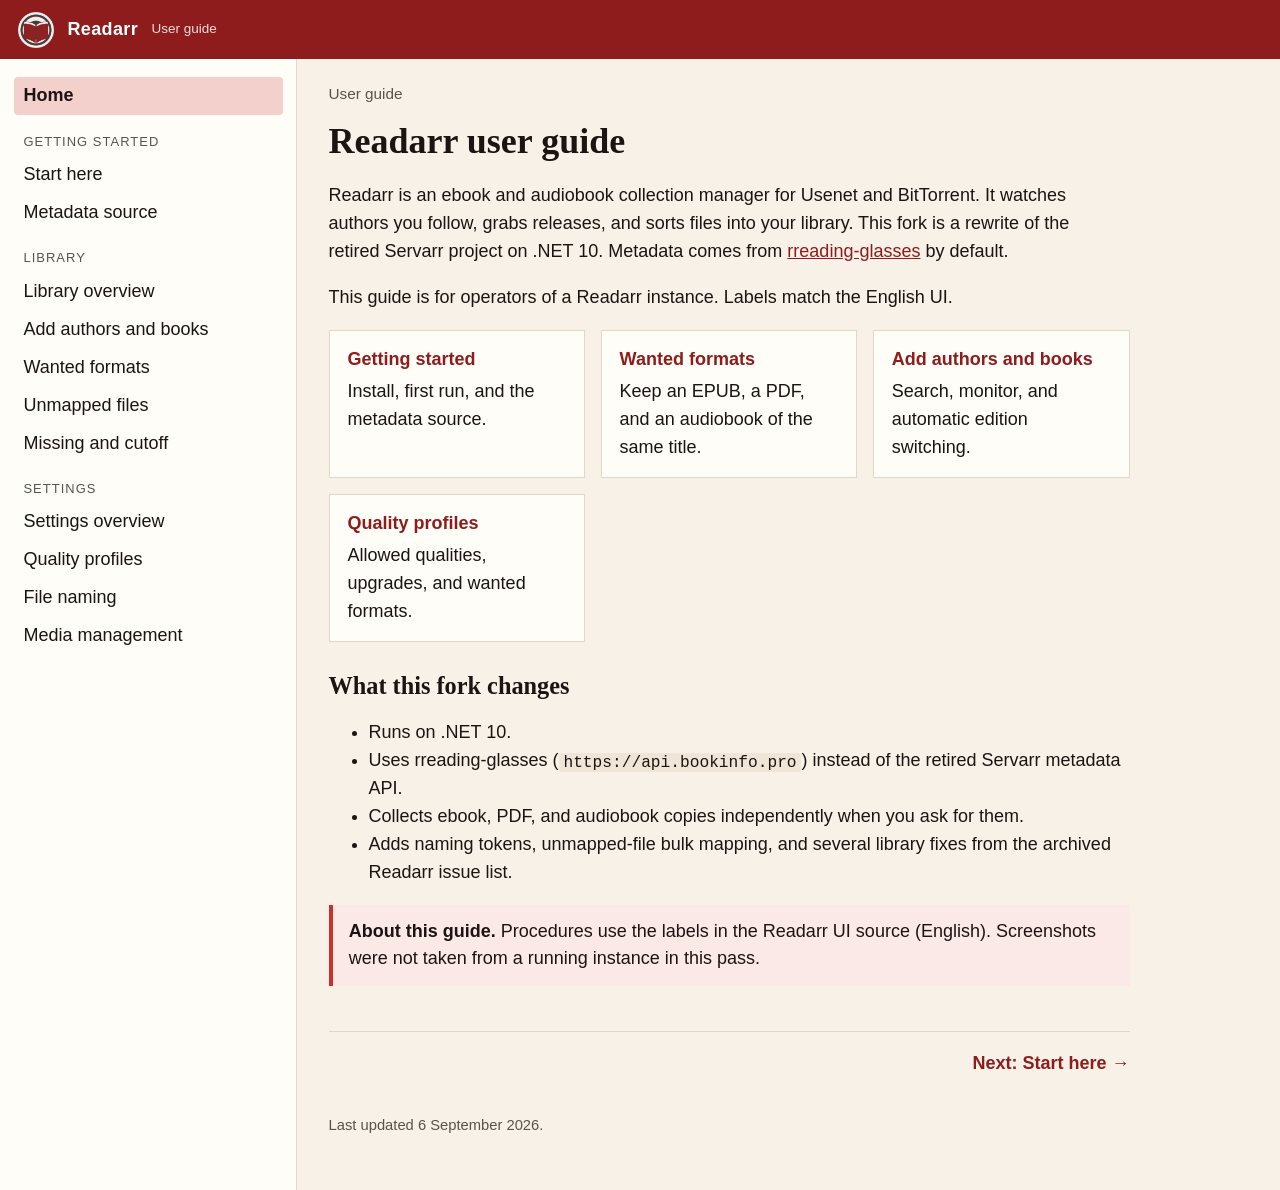
==== docs/user-guide/index.html @ 350c29c3 "Add an HTML user guide and document wanted formats. Introduce docs/user-guide as a static HTML tree " ====
<!DOCTYPE html>
<html lang="en">
<head>
  <meta charset="utf-8">
  <meta name="viewport" content="width=device-width, initial-scale=1">
  <title>Readarr user guide</title>
  <link rel="stylesheet" href="styles.css">
</head>
<body data-page="index.html">
  <a class="skip" href="#content">Skip to content</a>
  <header class="app-header">
    <img src="assets/readarr-mark.png" alt="">
    <a href="index.html">Readarr</a>
    <span class="tag">User guide</span>
    <button class="nav-toggle" id="nav-toggle" type="button">Menu</button>
  </header>
  <div class="layout">
    <nav class="sidebar" id="guide-nav" aria-label="Guide"></nav>
    <main id="content">
      <p class="breadcrumb">User guide</p>
      <h1>Readarr user guide</h1>
      <p>Readarr is an ebook and audiobook collection manager for Usenet and BitTorrent. It watches authors you follow, grabs releases, and sorts files into your library. This fork is a rewrite of the retired Servarr project on .NET 10. Metadata comes from <a href="https://github.com/blampe/rreading-glasses">rreading-glasses</a> by default.</p>
      <p>This guide is for operators of a Readarr instance. Labels match the English UI.</p>

      <div class="card-grid">
        <a class="card" href="getting-started/index.html">
          <strong>Getting started</strong>
          Install, first run, and the metadata source.
        </a>
        <a class="card" href="library/wanted-formats.html">
          <strong>Wanted formats</strong>
          Keep an EPUB, a PDF, and an audiobook of the same title.
        </a>
        <a class="card" href="library/add-authors-and-books.html">
          <strong>Add authors and books</strong>
          Search, monitor, and automatic edition switching.
        </a>
        <a class="card" href="settings/quality-profiles.html">
          <strong>Quality profiles</strong>
          Allowed qualities, upgrades, and wanted formats.
        </a>
      </div>

      <h2>What this fork changes</h2>
      <ul>
        <li>Runs on .NET 10.</li>
        <li>Uses rreading-glasses (<code>https://api.bookinfo.pro</code>) instead of the retired Servarr metadata API.</li>
        <li>Collects ebook, PDF, and audiobook copies independently when you ask for them.</li>
        <li>Adds naming tokens, unmapped-file bulk mapping, and several library fixes from the archived Readarr issue list.</li>
      </ul>

      <div class="note">
        <strong>About this guide.</strong> Procedures use the labels in the Readarr UI source (English). Screenshots were not taken from a running instance in this pass.
      </div>

      <div class="pager">
        <span></span>
        <a href="getting-started/index.html">Next: Start here →</a>
      </div>
      <footer class="page-foot">Last updated 6 September 2026.</footer>
    </main>
  </div>
  <script src="nav.js"></script>
</body>
</html>
---- docs/user-guide/styles.css ----
:root {
  --red: #ca302d;
  --red-dark: #8f1c1c;
  --ink: #1c1412;
  --muted: #5c524c;
  --paper: #f7f1e8;
  --card: #fffdf8;
  --line: #e2d6c6;
  --focus: #5d9cec;
  --sidebar: 16.5rem;
}

* { box-sizing: border-box; }

html {
  font-size: 18px;
  scroll-behavior: smooth;
}

body {
  margin: 0;
  color: var(--ink);
  background: var(--paper);
  font-family: "Source Sans 3", "Segoe UI", sans-serif;
  line-height: 1.55;
}

.skip {
  position: absolute;
  left: -999px;
  top: 0;
  background: var(--red);
  color: #fff;
  padding: 0.5rem 1rem;
  z-index: 20;
}

.skip:focus { left: 0.5rem; top: 0.5rem; }

header.app-header {
  background: var(--red-dark);
  color: #fff;
  display: flex;
  align-items: center;
  gap: 0.75rem;
  padding: 0.65rem 1rem;
  position: sticky;
  top: 0;
  z-index: 10;
}

header.app-header img {
  width: 2rem;
  height: 2rem;
}

header.app-header a {
  color: #fff;
  text-decoration: none;
  font-weight: 700;
  letter-spacing: 0.02em;
}

header.app-header .tag {
  font-size: 0.75rem;
  opacity: 0.85;
  font-weight: 400;
}

.nav-toggle {
  display: none;
  margin-left: auto;
  background: transparent;
  color: #fff;
  border: 1px solid rgba(255,255,255,0.4);
  padding: 0.35rem 0.6rem;
  font: inherit;
}

.layout {
  display: grid;
  grid-template-columns: var(--sidebar) 1fr;
  min-height: calc(100vh - 3.2rem);
}

nav.sidebar {
  border-right: 1px solid var(--line);
  background: var(--card);
  padding: 1rem 0.75rem 2rem;
}

nav.sidebar a {
  display: block;
  color: var(--ink);
  text-decoration: none;
  padding: 0.28rem 0.55rem;
  border-radius: 4px;
}

nav.sidebar a:hover,
nav.sidebar a:focus {
  background: #f0e4d4;
  outline: 2px solid var(--focus);
  outline-offset: 1px;
}

nav.sidebar a[aria-current="page"] {
  background: #f3d0cc;
  font-weight: 700;
}

nav.sidebar .section {
  font-size: 0.72rem;
  text-transform: uppercase;
  letter-spacing: 0.08em;
  color: var(--muted);
  margin: 0.9rem 0.55rem 0.25rem;
}

main {
  padding: 1.25rem 1.75rem 3rem;
  max-width: 48rem;
}

.breadcrumb {
  font-size: 0.85rem;
  color: var(--muted);
  margin: 0 0 0.75rem;
}

.breadcrumb a { color: var(--red-dark); }

h1, h2, h3 {
  font-family: "Iowan Old Style", "Palatino Linotype", Palatino, serif;
  line-height: 1.25;
}

h1 { font-size: 2rem; margin: 0 0 0.6rem; }
h2 { font-size: 1.35rem; margin: 1.6rem 0 0.5rem; }
h3 { font-size: 1.1rem; margin: 1.2rem 0 0.4rem; }

p, li { max-width: 42rem; }

a { color: var(--red-dark); }

.note, .warn {
  border-left: 4px solid var(--red);
  background: #fbe9e8;
  padding: 0.7rem 0.9rem;
  margin: 1rem 0;
}

.warn { border-color: #ffa500; background: #fff4df; }

code, kbd {
  font-family: ui-monospace, "Cascadia Mono", Consolas, monospace;
  font-size: 0.9em;
  background: #efe6d8;
  padding: 0.05em 0.3em;
  border-radius: 3px;
}

pre {
  background: #2b2422;
  color: #f7f1e8;
  padding: 0.9rem 1rem;
  overflow: auto;
  border-radius: 6px;
}

pre code { background: transparent; color: inherit; padding: 0; }

table {
  border-collapse: collapse;
  width: 100%;
  margin: 1rem 0;
  background: var(--card);
}

th, td {
  border: 1px solid var(--line);
  padding: 0.45rem 0.6rem;
  text-align: left;
  vertical-align: top;
}

th { background: #efe4d4; }

ol.steps { padding-left: 1.3rem; }
ol.steps li { margin: 0.45rem 0; }

.pager {
  display: flex;
  justify-content: space-between;
  gap: 1rem;
  margin-top: 2.5rem;
  padding-top: 1rem;
  border-top: 1px solid var(--line);
}

.pager a { text-decoration: none; font-weight: 600; }

footer.page-foot {
  margin-top: 2rem;
  font-size: 0.82rem;
  color: var(--muted);
}

.card-grid {
  display: grid;
  grid-template-columns: repeat(auto-fit, minmax(14rem, 1fr));
  gap: 0.85rem;
  margin: 1rem 0;
}

.card {
  background: var(--card);
  border: 1px solid var(--line);
  padding: 0.85rem 1rem;
  text-decoration: none;
  color: inherit;
  display: block;
}

.card:hover, .card:focus {
  border-color: var(--red);
  outline: 2px solid var(--focus);
}

.card strong { display: block; color: var(--red-dark); margin-bottom: 0.25rem; }

@media (max-width: 800px) {
  .layout { grid-template-columns: 1fr; }
  nav.sidebar { display: none; }
  nav.sidebar.open { display: block; }
  .nav-toggle { display: inline-block; }
}
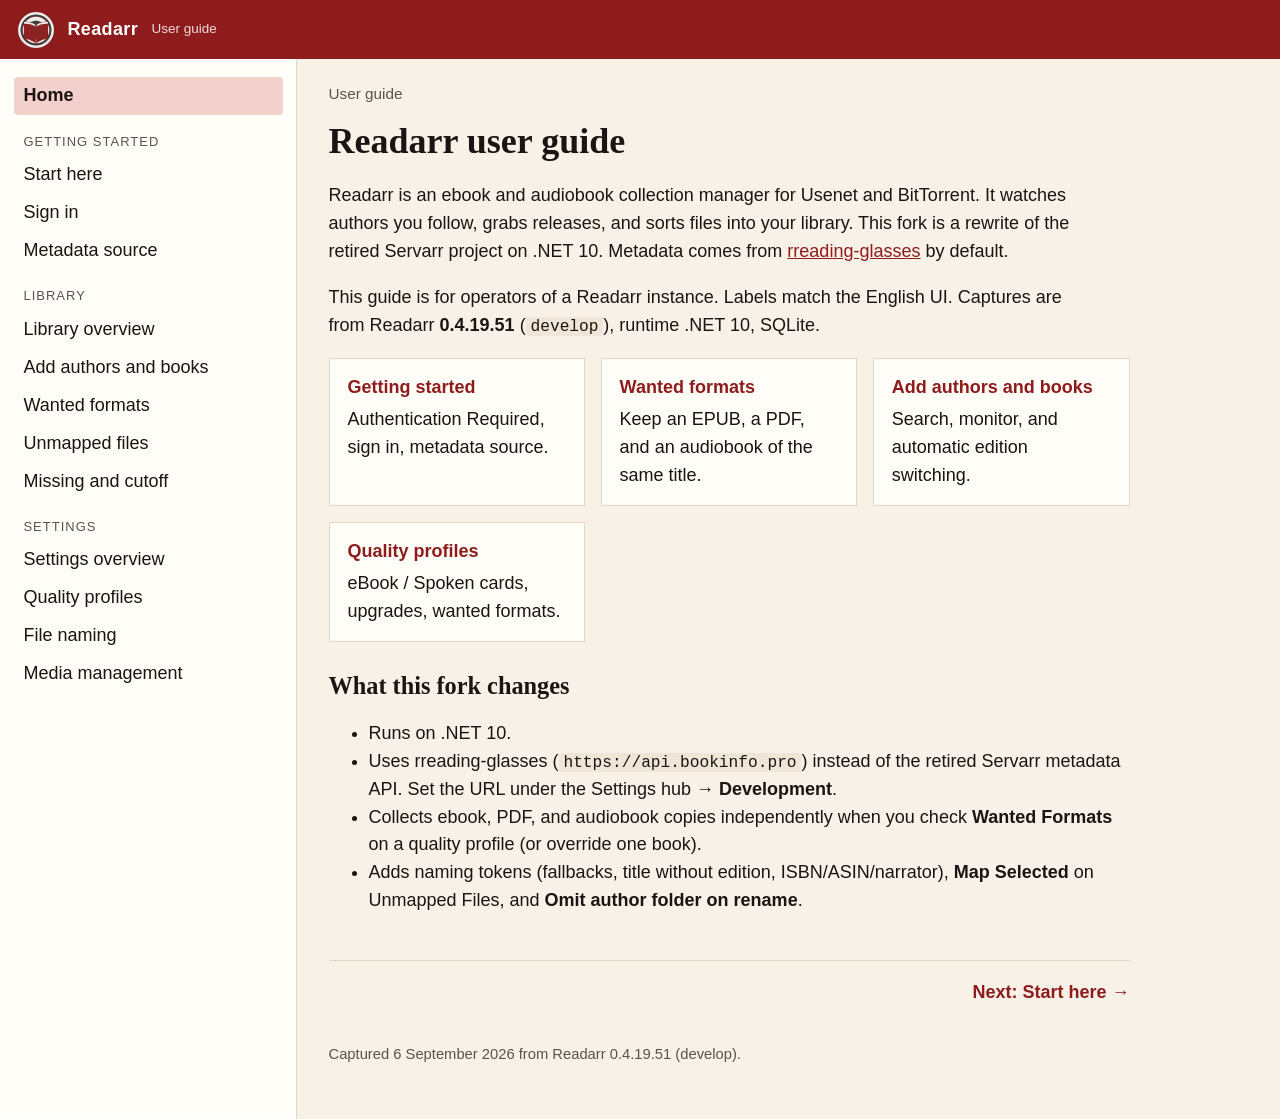
==== commit 3dcf1745: "Refresh the user guide from a live Readarr 0.4.19.51 capture. Document Authentication Required, the " ====
--- a/docs/user-guide/index.html
+++ b/docs/user-guide/index.html
@@ -20,12 +20,12 @@
       <p class="breadcrumb">User guide</p>
       <h1>Readarr user guide</h1>
       <p>Readarr is an ebook and audiobook collection manager for Usenet and BitTorrent. It watches authors you follow, grabs releases, and sorts files into your library. This fork is a rewrite of the retired Servarr project on .NET 10. Metadata comes from <a href="https://github.com/blampe/rreading-glasses">rreading-glasses</a> by default.</p>
-      <p>This guide is for operators of a Readarr instance. Labels match the English UI.</p>
+      <p>This guide is for operators of a Readarr instance. Labels match the English UI. Captures are from Readarr <strong>0.4.19.51</strong> (<code>develop</code>), runtime .NET 10, SQLite.</p>
 
       <div class="card-grid">
         <a class="card" href="getting-started/index.html">
           <strong>Getting started</strong>
-          Install, first run, and the metadata source.
+          Authentication Required, sign in, metadata source.
         </a>
         <a class="card" href="library/wanted-formats.html">
           <strong>Wanted formats</strong>
@@ -37,27 +37,23 @@
         </a>
         <a class="card" href="settings/quality-profiles.html">
           <strong>Quality profiles</strong>
-          Allowed qualities, upgrades, and wanted formats.
+          eBook / Spoken cards, upgrades, wanted formats.
         </a>
       </div>
 
       <h2>What this fork changes</h2>
       <ul>
         <li>Runs on .NET 10.</li>
-        <li>Uses rreading-glasses (<code>https://api.bookinfo.pro</code>) instead of the retired Servarr metadata API.</li>
-        <li>Collects ebook, PDF, and audiobook copies independently when you ask for them.</li>
-        <li>Adds naming tokens, unmapped-file bulk mapping, and several library fixes from the archived Readarr issue list.</li>
+        <li>Uses rreading-glasses (<code>https://api.bookinfo.pro</code>) instead of the retired Servarr metadata API. Set the URL under the Settings hub → <strong>Development</strong>.</li>
+        <li>Collects ebook, PDF, and audiobook copies independently when you check <strong>Wanted Formats</strong> on a quality profile (or override one book).</li>
+        <li>Adds naming tokens (fallbacks, title without edition, ISBN/ASIN/narrator), <strong>Map Selected</strong> on Unmapped Files, and <strong>Omit author folder on rename</strong>.</li>
       </ul>
-
-      <div class="note">
-        <strong>About this guide.</strong> Procedures use the labels in the Readarr UI source (English). Screenshots were not taken from a running instance in this pass.
-      </div>
 
       <div class="pager">
         <span></span>
         <a href="getting-started/index.html">Next: Start here →</a>
       </div>
-      <footer class="page-foot">Last updated 6 September 2026.</footer>
+      <footer class="page-foot">Captured 6 September 2026 from Readarr 0.4.19.51 (develop).</footer>
     </main>
   </div>
   <script src="nav.js"></script>
--- a/docs/user-guide/styles.css
+++ b/docs/user-guide/styles.css
@@ -229,9 +229,37 @@
 
 .card strong { display: block; color: var(--red-dark); margin-bottom: 0.25rem; }
 
+figure {
+  margin: 1rem 0 1.4rem;
+  background: var(--card);
+  border: 1px solid var(--line);
+  padding: 0.4rem 0.4rem 0.7rem;
+}
+
+figure img {
+  display: block;
+  width: 100%;
+  height: auto;
+  border: 1px solid var(--line);
+}
+
+figcaption {
+  font-size: 0.88rem;
+  color: var(--muted);
+  padding: 0.45rem 0.35rem 0;
+}
+
 @media (max-width: 800px) {
   .layout { grid-template-columns: 1fr; }
   nav.sidebar { display: none; }
   nav.sidebar.open { display: block; }
   .nav-toggle { display: inline-block; }
 }
+
+@media print {
+  .skip, .nav-toggle { display: none !important; }
+  header.app-header { position: static; }
+  .layout { display: block; }
+  nav.sidebar { display: none; }
+  a { color: inherit; }
+}
